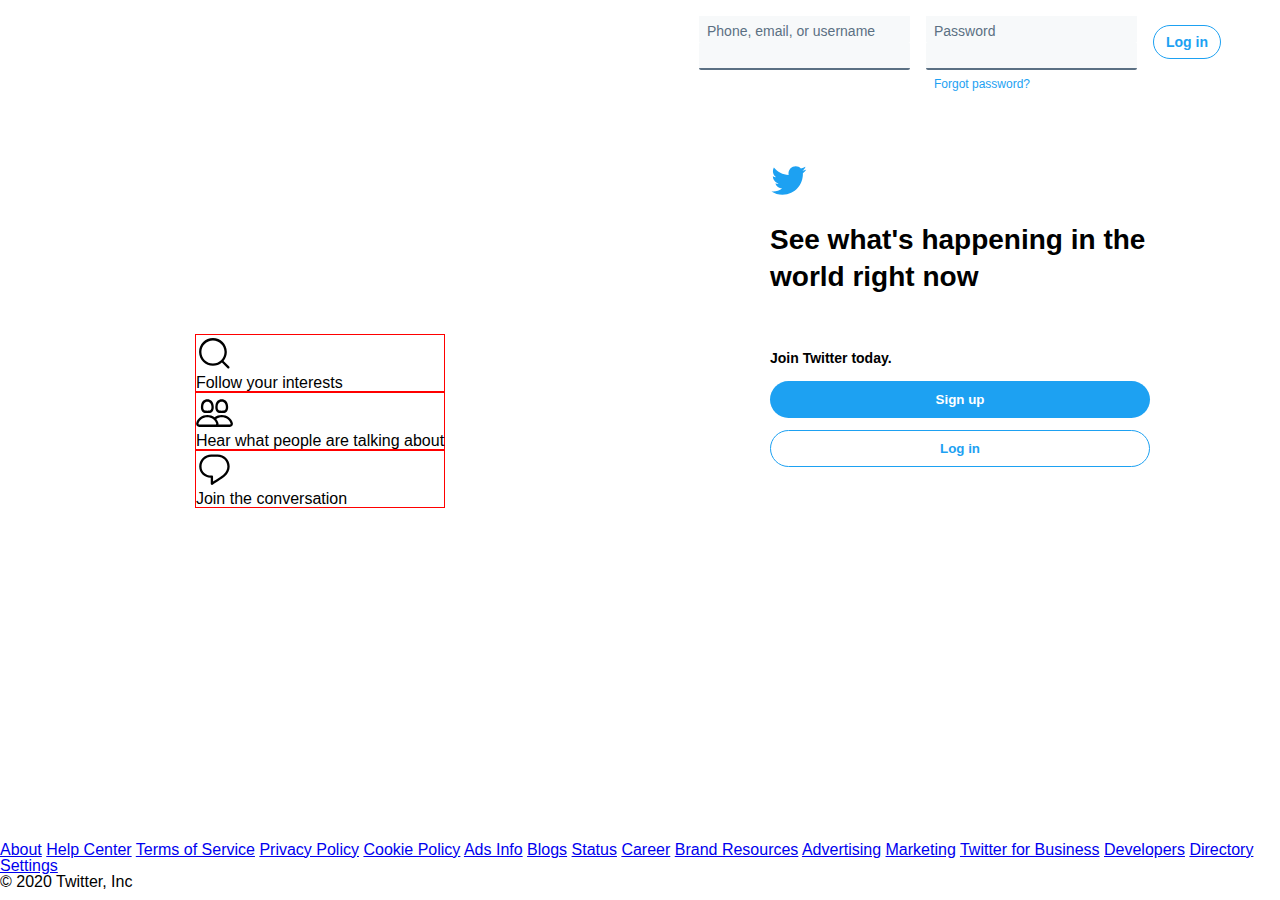
==== twitter-clone/index.html @ a188dfe2 "started on twitter clone page" ====
<!DOCTYPE html>
<html lang="en">
  <head>
    <meta charset="UTF-8" />
    <meta name="viewport" content="width=device-width, initial-scale=1.0" />
    <link rel="stylesheet" href="./styles.css" />
    <title>Twitter Clone</title>
  </head>
  <body>
    <main id="page-main">
      <div class="main-first">
        <div class="first-form">
          <div class="form-control">
            <label for="first-info">Phone, email, or username</label>
            <input type="text" id="first-info" name="first-info" />
          </div>
          <div class="form-control">
            <label for="first-pass">Password</label>
            <input type="password" id="first-pass" name="first-pass" />
            <p class="first-pass-text">Forgot password?</p>
          </div>
          <div class="form-control btn-ctrl">
            <input type="submit" value="Log in" class="first-submit" />
          </div>
        </div>

        <div class="first-content">
          <svg
            viewBox="0 0 24 24"
            class="r-k200y r-13gxpu9 r-4qtqp9 r-yyyyoo r-np7d94 r-dnmrzs r-bnwqim r-1plcrui r-lrvibr"
          >
            <g>
              <path
                d="M23.643 4.937c-.835.37-1.732.62-2.675.733.962-.576 1.7-1.49 2.048-2.578-.9.534-1.897.922-2.958 1.13-.85-.904-2.06-1.47-3.4-1.47-2.572 0-4.658 2.086-4.658 4.66 0 .364.042.718.12 1.06-3.873-.195-7.304-2.05-9.602-4.868-.4.69-.63 1.49-.63 2.342 0 1.616.823 3.043 2.072 3.878-.764-.025-1.482-.234-2.11-.583v.06c0 2.257 1.605 4.14 3.737 4.568-.392.106-.803.162-1.227.162-.3 0-.593-.028-.877-.082.593 1.85 2.313 3.198 4.352 3.234-1.595 1.25-3.604 1.995-5.786 1.995-.376 0-.747-.022-1.112-.065 2.062 1.323 4.51 2.093 7.14 2.093 8.57 0 13.255-7.098 13.255-13.254 0-.2-.005-.402-.014-.602.91-.658 1.7-1.477 2.323-2.41z"
              ></path>
            </g>
          </svg>

          <h2 class="first-head">
            See what's happening in the world right now
          </h2>
          <p class="first-sub">Join Twitter today.</p>

          <div class="first-btn-divs">
            <div class="first-btn-div sign-div">
              <button class="first-btn sign">Sign up</button>
            </div>
            <div class="first-btn-div log-div">
              <button class="first-btn log">Log in</button>
            </div>
          </div>
        </div>
      </div>

      <div class="main-second">
        <div class="main-second-content">
          <div class="second-div">
            <svg
              viewBox="0 0 24 24"
              class="r-jwli3a r-4qtqp9 r-yyyyoo r-1q142lx r-cv4lhi r-1xvli5t r-dnmrzs r-bnwqim r-1plcrui r-lrvibr"
            >
              <g>
                <path
                  d="M21.53 20.47l-3.66-3.66C19.195 15.24 20 13.214 20 11c0-4.97-4.03-9-9-9s-9 4.03-9 9 4.03 9 9 9c2.215 0 4.24-.804 5.808-2.13l3.66 3.66c.147.146.34.22.53.22s.385-.073.53-.22c.295-.293.295-.767.002-1.06zM3.5 11c0-4.135 3.365-7.5 7.5-7.5s7.5 3.365 7.5 7.5-3.365 7.5-7.5 7.5-7.5-3.365-7.5-7.5z"
                ></path>
              </g>
            </svg>
            <h3 class="second-text">Follow your interests</h3>
          </div>
          <div class="second-div">
            <svg
              viewBox="0 0 24 24"
              class="r-jwli3a r-4qtqp9 r-yyyyoo r-1q142lx r-cv4lhi r-1xvli5t r-dnmrzs r-bnwqim r-1plcrui r-lrvibr"
            >
              <g>
                <path
                  d="M16.695 13.037c1.185 0 2.51-.132 3.368-1.11.72-.823.952-2.08.715-3.847-.333-2.478-1.86-3.956-4.083-3.956-2.225 0-3.75 1.48-4.084 3.956-.236 1.766-.002 3.023.717 3.846.858.98 2.184 1.11 3.368 1.11zM14.098 8.28c.134-.992.648-2.656 2.598-2.656 1.948 0 2.463 1.664 2.597 2.655.174 1.293.054 2.187-.358 2.657-.367.42-1.036.6-2.238.6s-1.87-.18-2.24-.6c-.412-.47-.533-1.364-.36-2.658zm9.788 11.222c-.763-3.066-3.72-5.208-7.19-5.208-1.765 0-3.392.558-4.67 1.505-1.278-.948-2.905-1.506-4.67-1.506-3.47 0-6.428 2.142-7.19 5.208-.156.625-.025 1.265.356 1.754.37.473.94.744 1.567.744h19.87c.628 0 1.2-.27 1.57-.745.382-.49.512-1.13.356-1.753zm-1.537.83c-.09.11-.22.168-.39.168h-7.413c.078-.32.084-.66 0-.998-.25-1-.75-1.888-1.41-2.65.993-.665 2.223-1.058 3.558-1.058 2.78 0 5.14 1.674 5.735 4.07.044.174.014.344-.08.467zM7.354 20.5H2.09c-.17 0-.3-.057-.388-.168-.096-.123-.126-.294-.083-.47.596-2.395 2.954-4.068 5.735-4.068 2.78 0 5.14 1.674 5.735 4.07.043.174.014.344-.082.467-.088.113-.22.17-.388.17H7.355zm.001-7.463c1.185 0 2.51-.132 3.367-1.11.72-.823.953-2.08.716-3.847-.333-2.478-1.86-3.956-4.083-3.956-2.225 0-3.75 1.48-4.084 3.956-.236 1.766-.002 3.023.717 3.846.858.98 2.184 1.11 3.368 1.11zM4.758 8.28c.134-.992.648-2.656 2.598-2.656 1.948 0 2.463 1.664 2.597 2.655.174 1.293.053 2.187-.358 2.658-.368.42-1.037.6-2.238.6-1.202 0-1.87-.18-2.24-.6-.412-.47-.533-1.365-.36-2.66z"
                ></path>
              </g>
            </svg>
            <h3 class="second-text">Hear what people are talking about</h3>
          </div>
          <div class="second-div">
            <svg
              viewBox="0 0 24 24"
              class="r-jwli3a r-4qtqp9 r-yyyyoo r-1q142lx r-cv4lhi r-1xvli5t r-dnmrzs r-bnwqim r-1plcrui r-lrvibr"
            >
              <g>
                <path
                  d="M14.046 2.242l-4.148-.01h-.002c-4.374 0-7.8 3.427-7.8 7.802 0 4.098 3.186 7.206 7.465 7.37v3.828c0 .108.044.286.12.403.142.225.384.347.632.347.138 0 .277-.038.402-.118.264-.168 6.473-4.14 8.088-5.506 1.902-1.61 3.04-3.97 3.043-6.312v-.017c-.006-4.367-3.43-7.787-7.8-7.788zm3.787 12.972c-1.134.96-4.862 3.405-6.772 4.643V16.67c0-.414-.335-.75-.75-.75h-.396c-3.66 0-6.318-2.476-6.318-5.886 0-3.534 2.768-6.302 6.3-6.302l4.147.01h.002c3.532 0 6.3 2.766 6.302 6.296-.003 1.91-.942 3.844-2.514 5.176z"
                ></path>
              </g>
            </svg>
            <h3 class="second-text">Join the conversation</h3>
          </div>
        </div>
      </div>
    </main>

    <footer id="page-footer">
      <div class="footer-links">
        <a href="#" class="footer-link">About</a>
        <a href="#" class="footer-link">Help Center</a>
        <a href="#" class="footer-link">Terms of Service</a>
        <a href="#" class="footer-link">Privacy Policy</a>
        <a href="#" class="footer-link">Cookie Policy</a>
        <a href="#" class="footer-link">Ads Info</a>
        <a href="#" class="footer-link">Blogs</a>
        <a href="#" class="footer-link">Status</a>
        <a href="#" class="footer-link">Career</a>
        <a href="#" class="footer-link">Brand Resources</a>
        <a href="#" class="footer-link">Advertising</a>
        <a href="#" class="footer-link">Marketing</a>
        <a href="#" class="footer-link">Twitter for Business</a>
        <a href="#" class="footer-link">Developers</a>
        <a href="#" class="footer-link">Directory</a>
        <a href="#" class="footer-link">Settings</a>
        <p class="footer-link">&copy; 2020 Twitter, Inc</p>
      </div>
    </footer>
  </body>
</html>
---- twitter-clone/styles.css ----
html,
body,
div,
span,
applet,
object,
iframe,
h1,
h2,
h3,
h4,
h5,
h6,
p,
blockquote,
pre,
a,
abbr,
acronym,
address,
big,
cite,
code,
del,
dfn,
em,
img,
ins,
kbd,
q,
s,
samp,
small,
strike,
strong,
sub,
sup,
tt,
var,
b,
u,
i,
center,
dl,
dt,
dd,
ol,
ul,
li,
fieldset,
form,
label,
legend,
table,
caption,
tbody,
tfoot,
thead,
tr,
th,
td,
article,
aside,
canvas,
details,
embed,
figure,
figcaption,
footer,
header,
hgroup,
menu,
nav,
output,
ruby,
section,
summary,
time,
mark,
audio,
video {
  margin: 0;
  padding: 0;
  border: 0;
  font-size: 100%;
  font: inherit;
  vertical-align: baseline;
}

/* HTML5 display-role reset for older browsers */
article,
aside,
details,
figcaption,
figure,
footer,
header,
hgroup,
menu,
nav,
section {
  display: block;
}

body {
  line-height: 1;
}

ol,
ul {
  list-style: none;
}

blockquote,
q {
  quotes: none;
}

blockquote:before,
blockquote:after,
q:before,
q:after {
  content: "";
  content: none;
}

table {
  border-collapse: collapse;
  border-spacing: 0;
}

:root {
  --grey: rgb(91, 112, 131);
  --greyTwo: #f7f9fa;
  --blue: rgb(29, 161, 242);
}

* {
  -webkit-box-sizing: border-box;
  box-sizing: border-box;
}

svg {
  width: 37px;
  height: 37px;
}

button {
  font-family: "Segoe UI", Tahoma, Geneva, Verdana, sans-serif;
}

body {
  font-family: "Segoe UI", Tahoma, Geneva, Verdana, sans-serif;
  width: 100%;
  height: 100vh;
  overflow: hidden;
}

/* page main */
#page-main {
  display: -ms-grid;
  display: grid;
  -ms-grid-columns: 1fr 1fr;
  grid-template-columns: 1fr 1fr;
  height: 93.5vh;
}

.main-first {
  -webkit-box-ordinal-group: 3;
  -ms-flex-order: 2;
  order: 2;
  display: -webkit-box;
  display: -ms-flexbox;
  display: flex;
  -webkit-box-orient: vertical;
  -webkit-box-direction: normal;
  -ms-flex-direction: column;
  flex-direction: column;
  -webkit-box-align: center;
  -ms-flex-align: center;
  align-items: center;
}

.first-form {
  display: -webkit-box;
  display: -ms-flexbox;
  display: flex;
  gap: 1rem;
  margin-top: 1rem;
}

.form-control {
  display: -webkit-box;
  display: -ms-flexbox;
  display: flex;
  -webkit-box-orient: vertical;
  -webkit-box-direction: normal;
  -ms-flex-direction: column;
  flex-direction: column;
  max-width: 211px;
}

.form-control label {
  color: var(--grey);
  font-size: 0.875rem;
  background: var(--greyTwo);
  padding: 0.5rem 0.5rem 0.25rem 0.5rem;
}

#first-info,
#first-pass {
  height: 1.75rem;
  border: none;
  border-bottom: 2px solid var(--grey);
  border-radius: 2px;
  background: var(--greyTwo);
  font-size: 1.125rem;
  padding: 0 0.5rem 0.25rem 0.5rem;
}

#first-info:focus,
#first-pass:focus {
  outline: transparent;
  border-bottom: 2px solid var(--blue);
}

.first-pass-text {
  font-size: 0.75rem;
  padding: 0.5rem;
  color: var(--blue);
}

.first-submit {
  border: 1px solid var(--blue);
  color: var(--blue);
  background: white;
  font-size: 0.875rem;
  font-weight: 700;
  padding: 0.5rem 0.75rem;
  border-radius: 20px;
  margin-top: 0.55rem;
}

.first-submit:hover {
  background: #f0f2f3;
}

.first-content {
  margin-top: 4rem;
  max-width: 380px;
}

.first-content svg {
  fill: var(--blue);
}

.first-head {
  font-size: 1.75rem;
  font-weight: 700;
  line-height: 2.29rem;
  margin-top: 1.25rem;
}

.first-sub {
  margin-top: 3.5rem;
  font-size: 0.875rem;
  font-weight: 700;
}

.first-btn-divs {
  /* border: 1px solid red; */
  margin-top: 1rem;
}

.first-btn-div {
  /* border: 1px solid black; */
}

.first-btn {
  width: 100%;
  font-weight: 700;
  min-height: 2.3125rem;
  min-width: 3.72rem;
  border-radius: 20px;
}

.log {
  color: var(--blue);
  background: white;
  border: 1px solid var(--blue);
}

.sign {
  background: var(--blue);
  color: white;
  border: transparent;
}

.sign:hover {
  background: rgb(26, 143, 216);
}

.log:hover {
  background: #f0f2f3;
}

.sign-div {
  margin-bottom: 0.75rem;
}

.main-second {
  display: flex;
  flex-direction: column;
  justify-content: center;
  align-items: center;
  background-image: url("./img/twitter-bg.svg");
}

.second-div {
  border: 1px solid red;
}
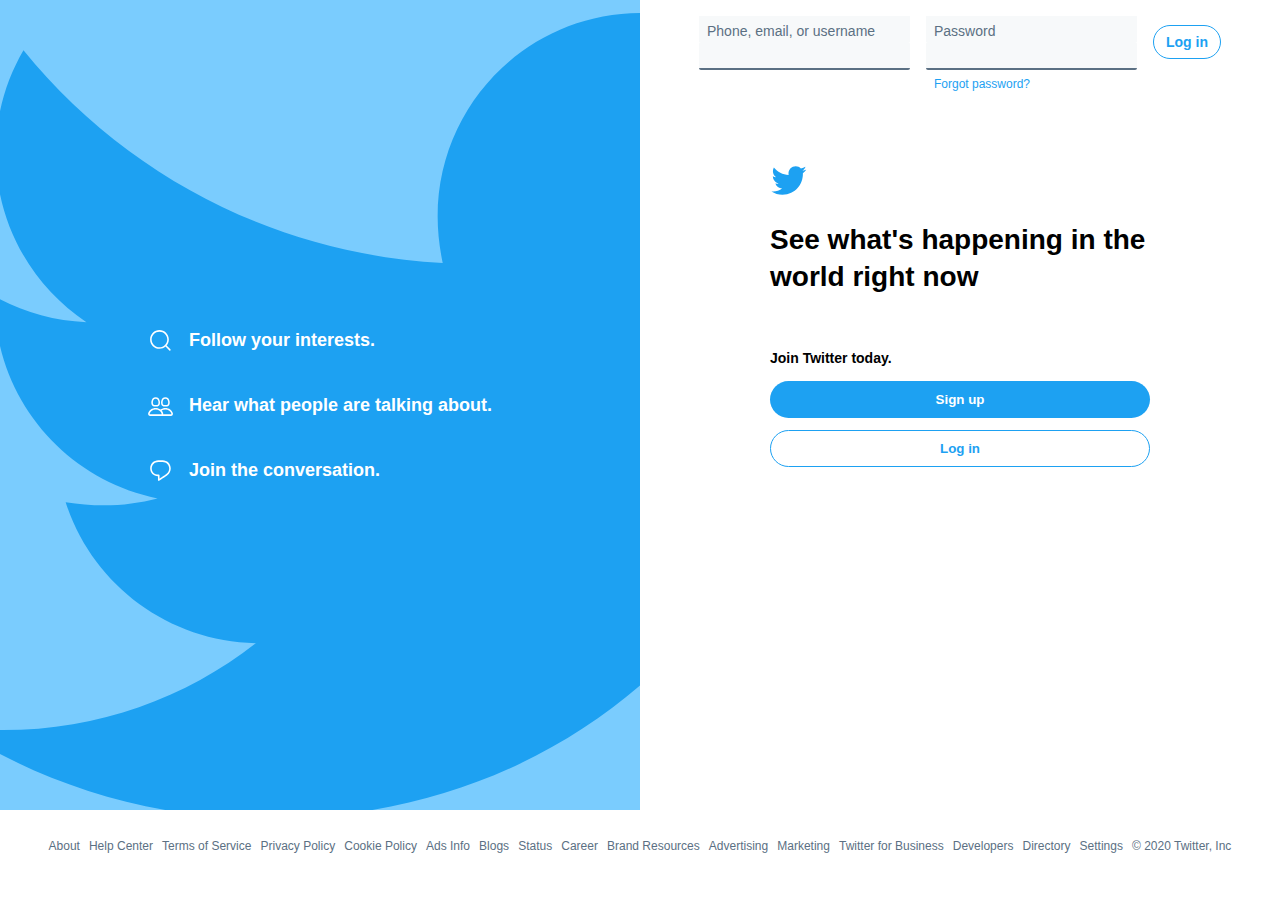
==== commit 68454ff1: "done with tab and desktop view for twitter clone page" ====
--- a/twitter-clone/index.html
+++ b/twitter-clone/index.html
@@ -65,9 +65,9 @@
                 ></path>
               </g>
             </svg>
-            <h3 class="second-text">Follow your interests</h3>
+            <h3 class="second-text">Follow your interests.</h3>
           </div>
-          <div class="second-div">
+          <div class="second-div second-one">
             <svg
               viewBox="0 0 24 24"
               class="r-jwli3a r-4qtqp9 r-yyyyoo r-1q142lx r-cv4lhi r-1xvli5t r-dnmrzs r-bnwqim r-1plcrui r-lrvibr"
@@ -78,9 +78,9 @@
                 ></path>
               </g>
             </svg>
-            <h3 class="second-text">Hear what people are talking about</h3>
+            <h3 class="second-text">Hear what people are talking about.</h3>
           </div>
-          <div class="second-div">
+          <div class="second-div second-two">
             <svg
               viewBox="0 0 24 24"
               class="r-jwli3a r-4qtqp9 r-yyyyoo r-1q142lx r-cv4lhi r-1xvli5t r-dnmrzs r-bnwqim r-1plcrui r-lrvibr"
@@ -91,11 +91,16 @@
                 ></path>
               </g>
             </svg>
-            <h3 class="second-text">Join the conversation</h3>
+            <h3 class="second-text">Join the conversation.</h3>
           </div>
         </div>
       </div>
     </main>
+
+    <div class="btns-div-sm">
+      <button class="sign-sm">Sign up</button>
+      <button class="log-sm">Log in</button>
+    </div>
 
     <footer id="page-footer">
       <div class="footer-links">
--- a/twitter-clone/styles.css
+++ b/twitter-clone/styles.css
@@ -140,11 +140,6 @@
   box-sizing: border-box;
 }
 
-svg {
-  width: 37px;
-  height: 37px;
-}
-
 button {
   font-family: "Segoe UI", Tahoma, Geneva, Verdana, sans-serif;
 }
@@ -162,7 +157,8 @@
   display: grid;
   -ms-grid-columns: 1fr 1fr;
   grid-template-columns: 1fr 1fr;
-  height: 93.5vh;
+  max-height: 90vh;
+  height: 100%;
 }
 
 .main-first {
@@ -179,6 +175,12 @@
   -webkit-box-align: center;
   -ms-flex-align: center;
   align-items: center;
+  position: relative;
+}
+
+.main-first svg {
+  width: 37px;
+  height: 37px;
 }
 
 .first-form {
@@ -284,6 +286,10 @@
   border-radius: 20px;
 }
 
+.btns-div-sm {
+  display: none;
+}
+
 .log {
   color: var(--blue);
   background: white;
@@ -313,9 +319,198 @@
   flex-direction: column;
   justify-content: center;
   align-items: center;
-  background-image: url("./img/twitter-bg.svg");
+  background-color: #7accfe;
+  background-image: url("./img/twitter-brands.svg");
+  background-repeat: no-repeat;
+  background-size: 155%;
+  background-position: 13% 44%;
 }
 
 .second-div {
-  border: 1px solid red;
-}
+  display: flex;
+  align-items: center;
+  color: white;
+}
+
+.second-text {
+  font-weight: 700;
+  font-size: 1.125rem;
+  margin-left: 1rem;
+}
+
+.second-div svg {
+  width: 25px;
+  height: 25px;
+  fill: white;
+}
+
+.second-one,
+.second-two {
+  margin-top: 2.5rem;
+}
+
+/* footer styles */
+.footer-links {
+  display: flex;
+  flex-wrap: wrap;
+  align-items: center;
+  justify-content: space-around;
+  padding-left: 3rem;
+  padding-right: 3rem;
+  padding-top: 1rem;
+  padding-bottom: 1rem;
+  height: 8vh;
+  max-height: 15vh;
+  gap: 0.5rem;
+}
+
+.footer-link {
+  font-size: 0.75rem;
+  color: var(--grey);
+  text-decoration: none;
+  font-family: -apple-system, BlinkMacSystemFont, "Segoe UI", Roboto, Oxygen,
+    Ubuntu, Cantarell, "Open Sans", "Helvetica Neue", sans-serif;
+}
+
+/* media queries */
+@media (max-width: 1100px) {
+  .first-form {
+    gap: 0.5rem;
+  }
+
+  .footer-links {
+    gap: 0.5rem;
+  }
+}
+
+@media (max-width: 1035px) {
+  .first-form {
+    display: none;
+  }
+
+  .main-first {
+    justify-content: center;
+  }
+
+  .first-content {
+    margin-bottom: 4.1rem;
+  }
+}
+
+@media (max-width: 820px) {
+  body {
+    overflow: visible;
+  }
+
+  #page-main {
+    /* max-height: 100%; */
+    height: 100%;
+    display: block;
+  }
+
+  .footer-links {
+    height: 100%;
+    /* max-height: 100%; */
+  }
+
+  .first-content {
+    margin-top: 1rem;
+    max-width: 380px;
+    width: 100%;
+    /* border: 1px solid red; */
+    margin-bottom: 1.5rem;
+  }
+
+  .main-first {
+    /* border: 1px solid yellow; */
+  }
+
+  .main-second {
+    display: flex;
+    flex-direction: column;
+    justify-content: center;
+    align-items: center;
+    background-color: #7accfe;
+    background-image: url("./img/twitter-brands.svg");
+    background-repeat: no-repeat;
+    background-size: 75%;
+    background-position: 150% 40%;
+    padding-top: 2.15rem;
+    padding-bottom: 2.15rem;
+  }
+
+  .second-div {
+    display: flex;
+    align-items: center;
+    color: white;
+  }
+
+  .second-text {
+    font-weight: 700;
+    font-size: 1.125rem;
+    margin-left: 1rem;
+  }
+
+  .second-div svg {
+    width: 25px;
+    height: 25px;
+    fill: white;
+  }
+
+  .second-one,
+  .second-two {
+    margin-top: 2.5rem;
+  }
+
+  .btns-div-sm {
+    display: flex;
+    max-width: 380px;
+    width: 100%;
+    margin-left: auto;
+    margin-right: auto;
+    justify-content: space-between;
+    margin-bottom: 1.5rem;
+  }
+
+  .sign-sm,
+  .log-sm {
+    min-width: 180px;
+    font-weight: 700;
+    min-height: 2.3125rem;
+    border-radius: 20px;
+  }
+
+  .sign-sm {
+    background: var(--blue);
+    color: white;
+    border: transparent;
+  }
+
+  .log-sm {
+    color: var(--blue);
+    background: white;
+    border: 1px solid var(--blue);
+  }
+
+  .sign-sm:hover {
+    background: rgb(26, 143, 216);
+  }
+
+  .log-sm:hover {
+    background: #f0f2f3;
+  }
+
+  .footer-links {
+    display: flex;
+    flex-wrap: wrap;
+    align-items: center;
+    justify-content: space-around;
+    padding-left: 1rem;
+    padding-right: 1rem;
+    padding-top: 1rem;
+    padding-bottom: 1rem;
+    height: 15vh;
+    max-height: 20vh;
+    gap: 1rem;
+  }
+}
